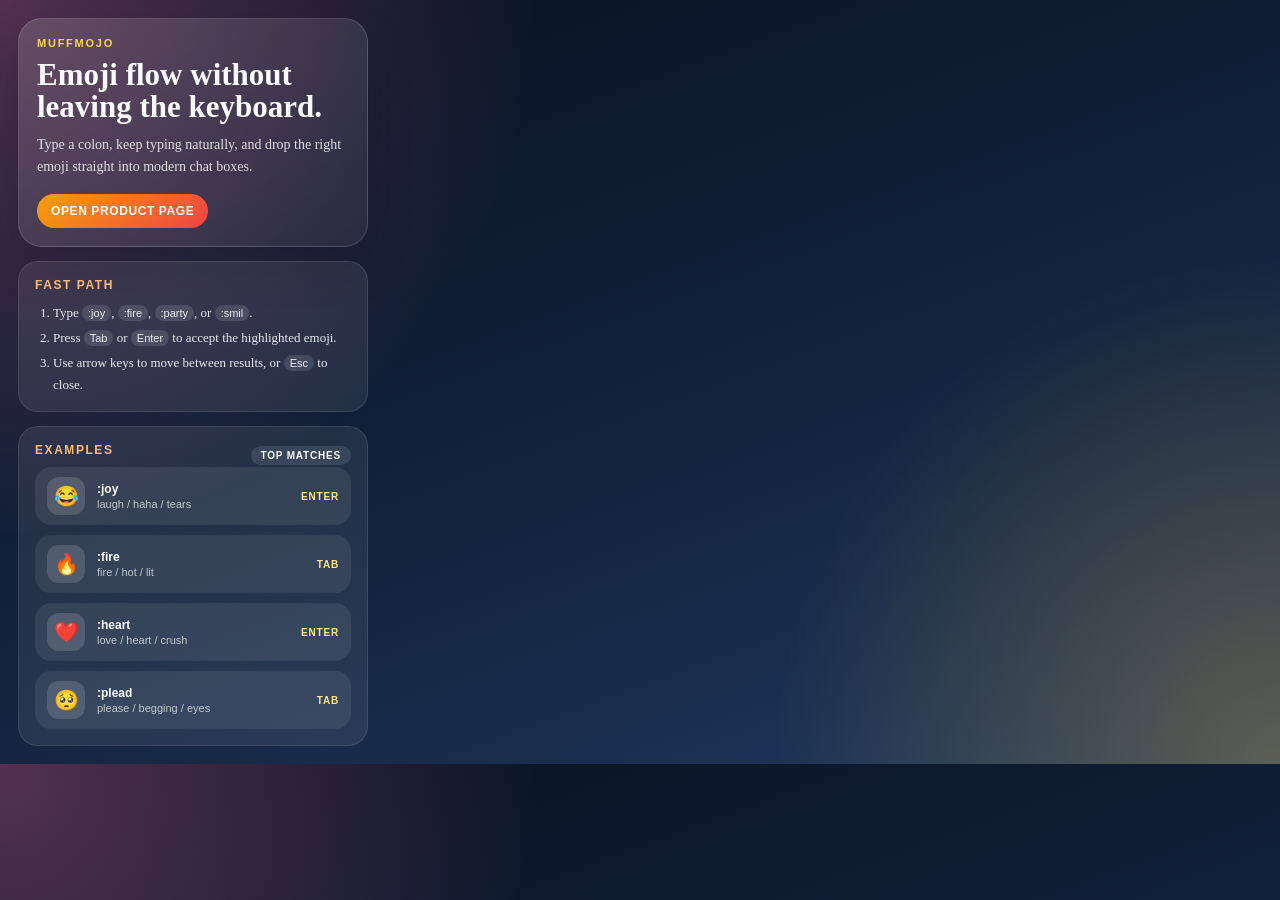
==== popup.html @ c7d86ab0 "muff mojo update" ====
<!DOCTYPE html>
<html lang="en">
  <head>
    <meta charset="UTF-8" />
    <meta name="viewport" content="width=device-width, initial-scale=1.0" />
    <title>MuffMojo</title>
    <link rel="stylesheet" href="popup.css" />
  </head>
  <body>
    <main class="popup-shell">
      <section class="hero">
        <p class="eyebrow">MuffMojo</p>
        <h1>Emoji flow without leaving the keyboard.</h1>
        <p class="lead">
          Type a colon, keep typing naturally, and drop the right emoji straight into modern chat boxes.
        </p>
        <a class="hero-link" id="site-link" href="#">Open product page</a>
      </section>

      <section class="panel">
        <p class="panel-title">Fast path</p>
        <ol class="steps">
          <li>Type <code>:joy</code>, <code>:fire</code>, <code>:party</code>, or <code>:smil</code>.</li>
          <li>Press <code>Tab</code> or <code>Enter</code> to accept the highlighted emoji.</li>
          <li>Use arrow keys to move between results, or <code>Esc</code> to close.</li>
        </ol>
      </section>

      <section class="panel">
        <div class="panel-head">
          <p class="panel-title">Examples</p>
          <span class="pill">Top matches</span>
        </div>
        <div class="examples" id="emoji-list"></div>
      </section>
    </main>
    <script src="popup.js"></script>
  </body>
</html>
---- popup.css ----
body {
  margin: 0;
  color: #f8fafc;
  background:
    radial-gradient(circle at top left, rgba(244, 114, 182, 0.32), transparent 36%),
    radial-gradient(circle at bottom right, rgba(251, 191, 36, 0.28), transparent 34%),
    linear-gradient(160deg, #07111f, #13243f 58%, #1f3a63);
  font-family: Georgia, "Times New Roman", serif;
}

.popup-shell {
  width: 350px;
  padding: 18px;
}

.hero {
  padding: 18px;
  border-radius: 24px;
  background: linear-gradient(145deg, rgba(255, 255, 255, 0.14), rgba(255, 255, 255, 0.05));
  border: 1px solid rgba(255, 255, 255, 0.14);
  box-shadow: 0 18px 40px rgba(7, 17, 31, 0.28);
}

.eyebrow,
.panel-title,
.pill,
code,
.hero-link {
  font-family: "Segoe UI", sans-serif;
}

.eyebrow {
  margin: 0 0 10px;
  font-size: 11px;
  font-weight: 800;
  letter-spacing: 0.16em;
  text-transform: uppercase;
  color: #fcd34d;
}

h1 {
  margin: 0;
  font-size: 31px;
  line-height: 1.02;
}

.lead {
  margin: 12px 0 0;
  font-size: 14px;
  line-height: 1.55;
  color: rgba(248, 250, 252, 0.86);
}

.hero-link {
  display: inline-flex;
  align-items: center;
  justify-content: center;
  margin-top: 16px;
  padding: 10px 14px;
  border-radius: 999px;
  background: linear-gradient(135deg, #f59e0b, #ef4444);
  color: #fff;
  text-decoration: none;
  font-size: 12px;
  font-weight: 700;
  letter-spacing: 0.05em;
  text-transform: uppercase;
}

.panel {
  margin-top: 14px;
  padding: 16px;
  border-radius: 20px;
  background: rgba(255, 255, 255, 0.08);
  border: 1px solid rgba(255, 255, 255, 0.1);
}

.panel-head {
  display: flex;
  align-items: center;
  justify-content: space-between;
  gap: 12px;
}

.panel-title {
  margin: 0 0 10px;
  font-size: 12px;
  font-weight: 800;
  letter-spacing: 0.13em;
  text-transform: uppercase;
  color: #fdba74;
}

.pill {
  padding: 4px 10px;
  border-radius: 999px;
  background: rgba(255, 255, 255, 0.1);
  font-size: 10px;
  font-weight: 700;
  letter-spacing: 0.08em;
  text-transform: uppercase;
}

.steps {
  margin: 0;
  padding-left: 18px;
  font-size: 13px;
  line-height: 1.65;
  color: rgba(248, 250, 252, 0.92);
}

.steps li + li {
  margin-top: 4px;
}

code {
  padding: 2px 6px;
  border-radius: 999px;
  background: rgba(255, 255, 255, 0.12);
  font-size: 11px;
}

.examples {
  display: grid;
  gap: 10px;
}

.example {
  display: grid;
  grid-template-columns: 40px 1fr auto;
  align-items: center;
  gap: 10px;
  padding: 10px 12px;
  border-radius: 16px;
  background: rgba(255, 255, 255, 0.08);
}

.example-emoji {
  display: grid;
  place-items: center;
  width: 38px;
  height: 38px;
  border-radius: 12px;
  background: rgba(255, 255, 255, 0.14);
  font-size: 20px;
}

.example-copy {
  display: flex;
  flex-direction: column;
  min-width: 0;
}

.example-label {
  font-family: "Segoe UI", sans-serif;
  font-size: 12px;
  font-weight: 700;
}

.example-subtitle {
  margin-top: 2px;
  font-family: "Segoe UI", sans-serif;
  font-size: 11px;
  color: rgba(248, 250, 252, 0.72);
  white-space: nowrap;
  overflow: hidden;
  text-overflow: ellipsis;
}

.example-key {
  font-family: "Segoe UI", sans-serif;
  font-size: 10px;
  font-weight: 700;
  letter-spacing: 0.08em;
  text-transform: uppercase;
  color: #fde68a;
}
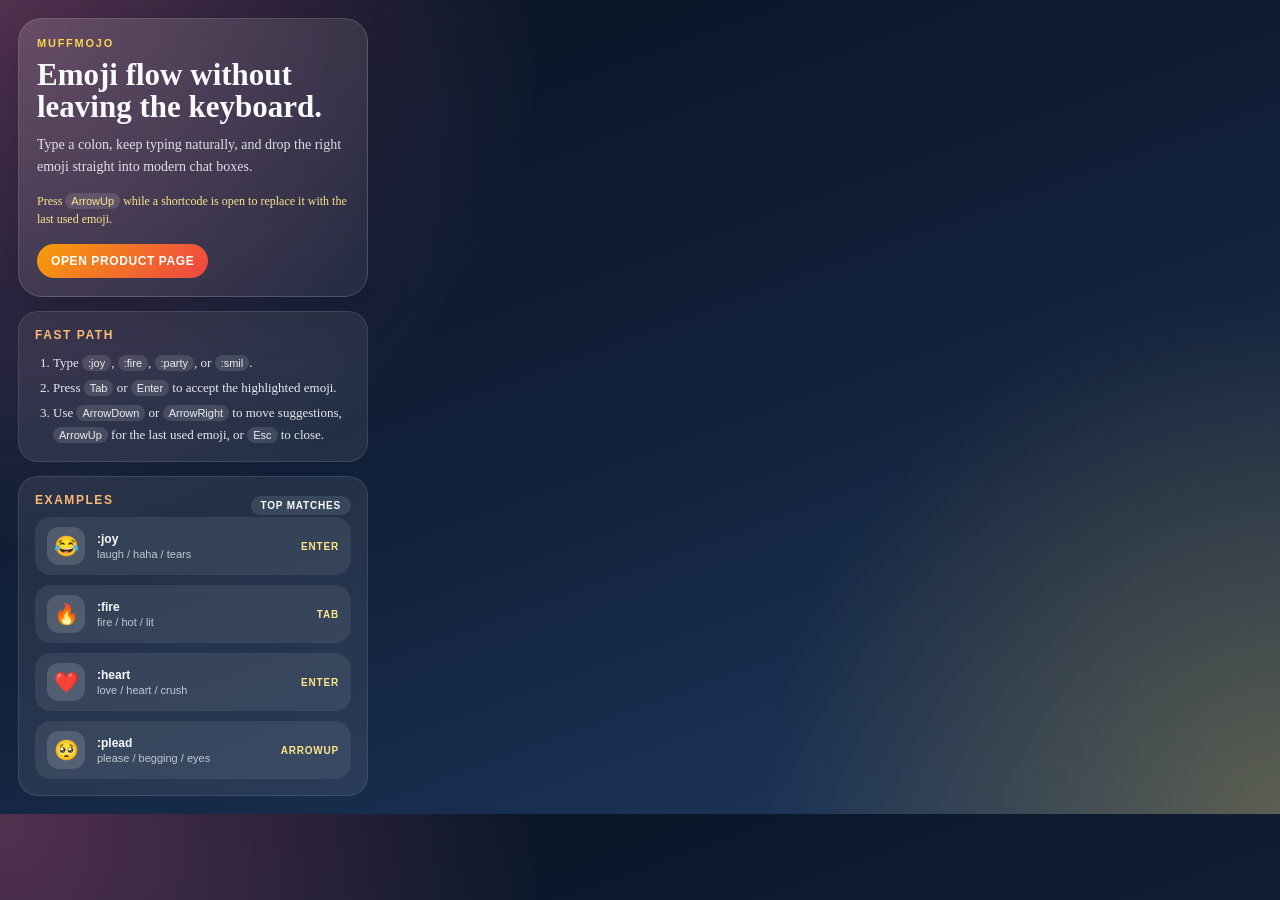
==== commit 1c44fbc3: "small update" ====
--- a/popup.html
+++ b/popup.html
@@ -14,6 +14,7 @@
         <p class="lead">
           Type a colon, keep typing naturally, and drop the right emoji straight into modern chat boxes.
         </p>
+        <p class="hero-note">Press <code>ArrowUp</code> while a shortcode is open to replace it with the last used emoji.</p>
         <a class="hero-link" id="site-link" href="#">Open product page</a>
       </section>
 
@@ -22,7 +23,7 @@
         <ol class="steps">
           <li>Type <code>:joy</code>, <code>:fire</code>, <code>:party</code>, or <code>:smil</code>.</li>
           <li>Press <code>Tab</code> or <code>Enter</code> to accept the highlighted emoji.</li>
-          <li>Use arrow keys to move between results, or <code>Esc</code> to close.</li>
+          <li>Use <code>ArrowDown</code> or <code>ArrowRight</code> to move suggestions, <code>ArrowUp</code> for the last used emoji, or <code>Esc</code> to close.</li>
         </ol>
       </section>
 
--- a/popup.css
+++ b/popup.css
@@ -49,6 +49,13 @@
   font-size: 14px;
   line-height: 1.55;
   color: rgba(248, 250, 252, 0.86);
+}
+
+.hero-note {
+  margin: 14px 0 0;
+  font-size: 12px;
+  line-height: 1.5;
+  color: #fde68a;
 }
 
 .hero-link {
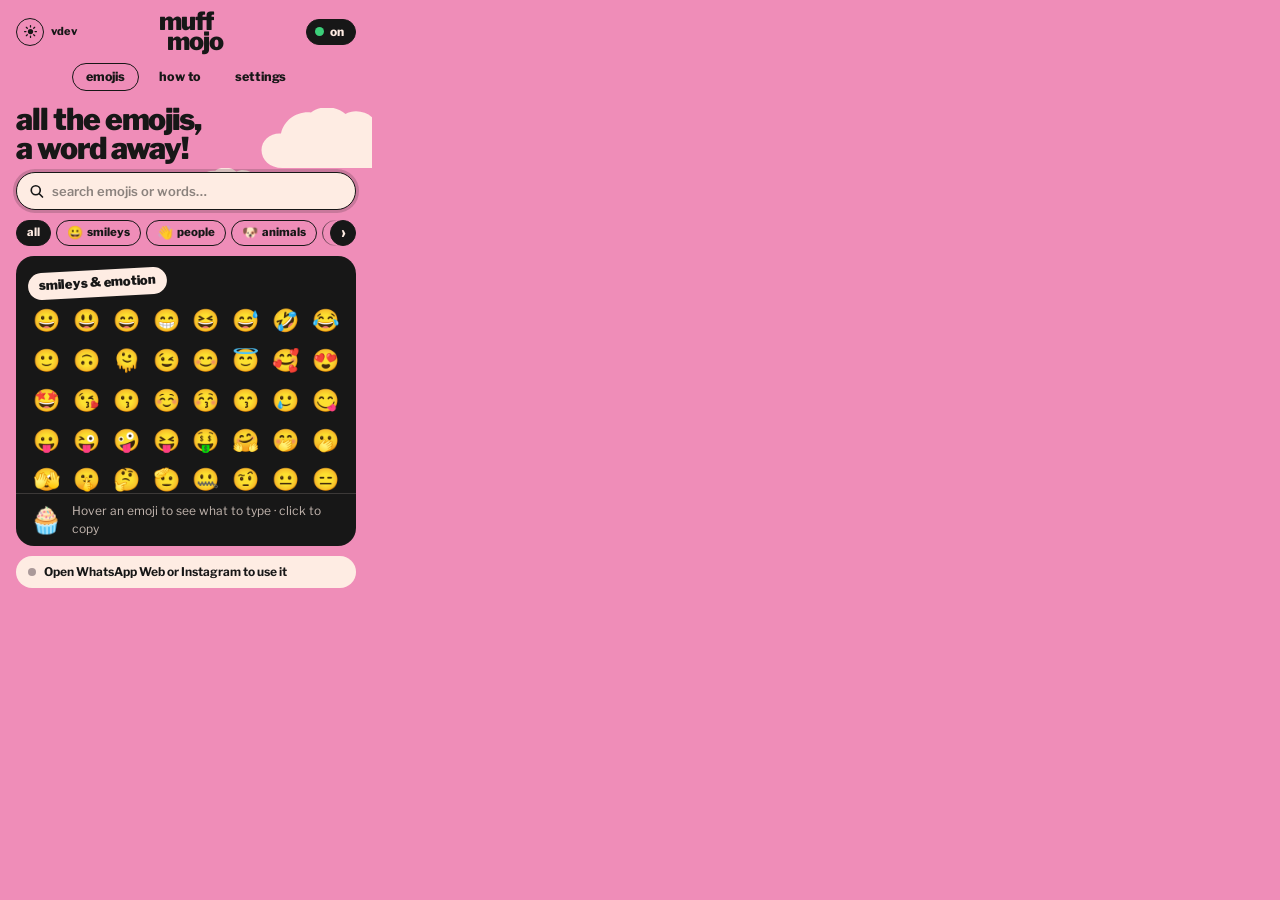
==== commit ae4ae433: "Muff-Mojo 3.0.0: rebuilt picker, new popup, full emoji set - New content script: one set of listener" ====
--- a/popup.html
+++ b/popup.html
@@ -1,40 +1,151 @@
 <!DOCTYPE html>
 <html lang="en">
-  <head>
-    <meta charset="UTF-8" />
-    <meta name="viewport" content="width=device-width, initial-scale=1.0" />
-    <title>MuffMojo</title>
-    <link rel="stylesheet" href="popup.css" />
-  </head>
-  <body>
-    <main class="popup-shell">
-      <section class="hero">
-        <p class="eyebrow">MuffMojo</p>
-        <h1>Emoji flow without leaving the keyboard.</h1>
-        <p class="lead">
-          Type a colon, keep typing naturally, and drop the right emoji straight into modern chat boxes.
-        </p>
-        <p class="hero-note">Press <code>ArrowUp</code> while a shortcode is open to replace it with the last used emoji.</p>
-        <a class="hero-link" id="site-link" href="#">Open product page</a>
-      </section>
+<head>
+  <meta charset="UTF-8" />
+  <title>Muff-Mojo</title>
+  <link rel="preconnect" href="https://fonts.googleapis.com" />
+  <link rel="preconnect" href="https://fonts.gstatic.com" crossorigin />
+  <link href="https://fonts.googleapis.com/css2?family=Libre+Franklin:ital,wght@0,400;0,600;0,800;0,900;1,800&display=swap" rel="stylesheet" />
+  <link rel="stylesheet" href="popup.css" />
+</head>
+<body data-tab="emojis">
+  <script src="theme-boot.js"></script>
+  <main class="app">
+    <!-- decorative clouds -->
+    <svg class="cloud cloud-a" viewBox="0 0 200 90" aria-hidden="true"><path d="M30 80c-17 0-28-11-28-24s12-23 26-22c4-17 20-30 40-28 12-10 34-9 46 2 14-8 36-2 42 14 20 0 38 13 38 31s-14 27-32 27z"/></svg>
+    <svg class="cloud cloud-b" viewBox="0 0 200 90" aria-hidden="true"><path d="M30 80c-17 0-28-11-28-24s12-23 26-22c4-17 20-30 40-28 12-10 34-9 46 2 14-8 36-2 42 14 20 0 38 13 38 31s-14 27-32 27z"/></svg>
 
-      <section class="panel">
-        <p class="panel-title">Fast path</p>
-        <ol class="steps">
-          <li>Type <code>:joy</code>, <code>:fire</code>, <code>:party</code>, or <code>:smil</code>.</li>
-          <li>Press <code>Tab</code> or <code>Enter</code> to accept the highlighted emoji.</li>
-          <li>Use <code>ArrowDown</code> or <code>ArrowRight</code> to move suggestions, <code>ArrowUp</code> for the last used emoji, or <code>Esc</code> to close.</li>
-        </ol>
-      </section>
+    <header class="top">
+      <div class="top-left">
+        <button type="button" class="theme-btn" id="theme-btn" aria-label="Switch to dark mode" title="Switch to dark mode">
+          <svg class="i-moon" viewBox="0 0 24 24" aria-hidden="true"><path d="M20 14.5A8 8 0 0 1 9.5 4a8 8 0 1 0 10.5 10.5z"/></svg>
+          <svg class="i-sun" viewBox="0 0 24 24" aria-hidden="true"><circle cx="12" cy="12" r="4.2"/><path d="M12 2.5v2.2M12 19.3v2.2M2.5 12h2.2M19.3 12h2.2M5.3 5.3l1.6 1.6M17.1 17.1l1.6 1.6M5.3 18.7l1.6-1.6M17.1 6.9l1.6-1.6"/></svg>
+        </button>
+        <span class="ver">v<span id="version"></span></span>
+      </div>
+      <h1 class="wordmark" aria-label="Muff-Mojo"><span>muff</span><span>mojo</span></h1>
+      <label class="power" title="Turn Muff-Mojo on or off">
+        <input type="checkbox" id="enabled" checked />
+        <span class="power-pill" aria-hidden="true"><span class="power-dot"></span><span class="power-on">on</span><span class="power-off">off</span></span>
+        <span class="sr">Enable Muff-Mojo</span>
+      </label>
+    </header>
 
-      <section class="panel">
-        <div class="panel-head">
-          <p class="panel-title">Examples</p>
-          <span class="pill">Top matches</span>
+    <nav class="tabs" role="tablist">
+      <button role="tab" id="tab-emojis" aria-controls="panel-emojis" aria-selected="true">emojis</button>
+      <button role="tab" id="tab-howto" aria-controls="panel-howto" aria-selected="false">how to</button>
+      <button role="tab" id="tab-settings" aria-controls="panel-settings" aria-selected="false">settings</button>
+    </nav>
+
+    <!-- Emoji dictionary -->
+    <section class="panel" id="panel-emojis" role="tabpanel" aria-labelledby="tab-emojis">
+      <h2 class="title">all the emojis,<br />a word away!</h2>
+      <div class="search">
+        <svg viewBox="0 0 20 20" aria-hidden="true"><circle cx="9" cy="9" r="6"/><path d="m14 14 4 4"/></svg>
+        <input id="q" type="search" placeholder="search emojis or words…" autocomplete="off" spellcheck="false" />
+      </div>
+      <div class="chips-wrap" id="chips-wrap">
+        <button type="button" class="chips-nav prev" id="chips-prev" aria-label="Previous categories" tabindex="-1">‹</button>
+        <div class="chips" id="chips" role="toolbar" aria-label="Categories"></div>
+        <button type="button" class="chips-nav next" id="chips-next" aria-label="More categories" tabindex="-1">›</button>
+      </div>
+      <div class="card">
+        <div class="grid-wrap" id="grid-wrap">
+          <div id="grid"></div>
+          <p class="empty" id="empty" hidden>no emoji for “<span id="empty-q"></span>” yet.</p>
         </div>
-        <div class="examples" id="emoji-list"></div>
-      </section>
-    </main>
-    <script src="popup.js"></script>
-  </body>
+        <footer class="detail" id="detail" aria-live="polite">
+          <span class="detail-emoji" id="detail-emoji">🧁</span>
+          <span class="detail-text" id="detail-text">Hover an emoji to see what to type · click to copy</span>
+        </footer>
+      </div>
+    </section>
+
+    <!-- How to -->
+    <section class="panel" id="panel-howto" role="tabpanel" aria-labelledby="tab-howto" hidden>
+      <h2 class="title">type a word,<br />get the emoji!</h2>
+      <div class="demo" aria-hidden="true">
+        <div class="demo-pop"><span class="on">😍</span><span>❤️</span><span>💑</span></div>
+        <div class="demo-input">see you soon <b>love</b><i class="caret"></i></div>
+      </div>
+      <ol class="steps">
+        <li>
+          <span class="tag">1 · type</span>
+          <p>In a chat box, type a word like <code>happy</code> or <code>love</code>. Emojis pop up above it, and they start showing after the first few letters (<code>hap…</code>).</p>
+        </li>
+        <li>
+          <span class="tag">2 · pick</span>
+          <p><kbd>↑</kbd> moves to the next emoji, <kbd>↓</kbd> back. Press <kbd>Tab</kbd> to insert, or just click it.</p>
+        </li>
+        <li>
+          <span class="tag">3 · search</span>
+          <p>Type <code>:</code> and a few letters (<code>:lau</code>) to search everything. <kbd>Enter</kbd> works here too.</p>
+        </li>
+      </ol>
+      <p class="hint"><kbd>Esc</kbd> hides the picker for that word. <kbd>Enter</kbd> still sends your message as usual.</p>
+    </section>
+
+    <!-- Settings -->
+    <section class="panel" id="panel-settings" role="tabpanel" aria-labelledby="tab-settings" hidden>
+      <h2 class="title">make it<br />yours.</h2>
+      <h3 class="group">sites</h3>
+      <label class="row">
+        <span class="row-text"><b>WhatsApp Web</b><small>web.whatsapp.com</small></span>
+        <input type="checkbox" class="toggle" data-site="whatsapp" checked />
+      </label>
+      <label class="row">
+        <span class="row-text"><b>Instagram</b><small>Direct messages and comments</small></span>
+        <input type="checkbox" class="toggle" data-site="instagram" checked />
+      </label>
+
+      <h3 class="group">appearance</h3>
+      <div class="row seg-row">
+        <span class="row-text"><b>Theme</b><small>For this popup and the in-chat picker.</small></span>
+        <div class="seg" role="radiogroup" aria-label="Theme">
+          <button type="button" role="radio" data-theme="auto" aria-checked="true">auto</button>
+          <button type="button" role="radio" data-theme="light" aria-checked="false">light</button>
+          <button type="button" role="radio" data-theme="dark" aria-checked="false">dark</button>
+        </div>
+      </div>
+      <div class="row seg-row tone-row">
+        <span class="row-text"><b>Skin tone</b><small>For hands and people emojis.</small></span>
+        <div class="seg tones" role="radiogroup" aria-label="Skin tone">
+          <button type="button" role="radio" data-tone="0" aria-checked="true" aria-label="Default">✋</button>
+          <button type="button" role="radio" data-tone="1" aria-checked="false" aria-label="Light">✋🏻</button>
+          <button type="button" role="radio" data-tone="2" aria-checked="false" aria-label="Medium-light">✋🏼</button>
+          <button type="button" role="radio" data-tone="3" aria-checked="false" aria-label="Medium">✋🏽</button>
+          <button type="button" role="radio" data-tone="4" aria-checked="false" aria-label="Medium-dark">✋🏾</button>
+          <button type="button" role="radio" data-tone="5" aria-checked="false" aria-label="Dark">✋🏿</button>
+        </div>
+      </div>
+
+      <h3 class="group">behaviour</h3>
+      <label class="row">
+        <span class="row-text"><b>Suggest while typing</b><small>Show emojis for plain words. Off = only <code>:search</code>.</small></span>
+        <input type="checkbox" class="toggle" data-key="autoSuggest" checked />
+      </label>
+      <label class="row">
+        <span class="row-text"><b>Add a space after emoji</b><small>So you can keep typing straight away.</small></span>
+        <input type="checkbox" class="toggle" data-key="addSpace" checked />
+      </label>
+
+      <div class="stats" id="stats"></div>
+      <div class="links">
+        <a class="pill" href="https://github.com/owaismohammad/MuffMojo" target="_blank" rel="noopener">github</a>
+        <a class="pill" href="https://github.com/owaismohammad/MuffMojo/issues" target="_blank" rel="noopener">report a bug</a>
+      </div>
+    </section>
+
+    <div class="status" id="status" data-state="idle">
+      <span class="dot" aria-hidden="true"></span>
+      <span id="status-text">Works on WhatsApp Web and Instagram</span>
+    </div>
+
+    <div class="toast" id="toast" role="status" aria-live="polite"></div>
+  </main>
+
+  <script src="emoji-data.js"></script>
+  <script src="emojis.js"></script>
+  <script src="popup.js"></script>
+</body>
 </html>
--- a/popup.css
+++ b/popup.css
@@ -1,184 +1,331 @@
+/* Muff-Mojo popup — flat colour blocks, ink outlines, cream accents, chunky lowercase type. */
+:root {
+  --ink: #171717;
+  --cream: #feece3;
+  --pink: #ef8db8;
+  --orange: #ff7a1a;
+  --violet: #7b7cff;
+  --green: #3ccf7a;
+  --bg: var(--pink);
+  --fg: var(--ink);
+  --line: var(--ink);
+  --display: "Libre Franklin", "Helvetica Neue", Arial, sans-serif;
+  --emoji-font: "Apple Color Emoji", "Segoe UI Emoji", "Noto Color Emoji", sans-serif;
+  color-scheme: light;
+}
+body[data-tab="howto"] { --bg: var(--orange); }
+body[data-tab="settings"] { --bg: var(--ink); --fg: var(--cream); --line: var(--cream); }
+
+* { box-sizing: border-box; }
+html, body { margin: 0; }
 body {
-  margin: 0;
-  color: #f8fafc;
-  background:
-    radial-gradient(circle at top left, rgba(244, 114, 182, 0.32), transparent 36%),
-    radial-gradient(circle at bottom right, rgba(251, 191, 36, 0.28), transparent 34%),
-    linear-gradient(160deg, #07111f, #13243f 58%, #1f3a63);
-  font-family: Georgia, "Times New Roman", serif;
-}
-
-.popup-shell {
-  width: 350px;
-  padding: 18px;
-}
-
-.hero {
-  padding: 18px;
-  border-radius: 24px;
-  background: linear-gradient(145deg, rgba(255, 255, 255, 0.14), rgba(255, 255, 255, 0.05));
-  border: 1px solid rgba(255, 255, 255, 0.14);
-  box-shadow: 0 18px 40px rgba(7, 17, 31, 0.28);
-}
-
-.eyebrow,
-.panel-title,
-.pill,
-code,
-.hero-link {
-  font-family: "Segoe UI", sans-serif;
-}
-
-.eyebrow {
-  margin: 0 0 10px;
-  font-size: 11px;
-  font-weight: 800;
-  letter-spacing: 0.16em;
-  text-transform: uppercase;
-  color: #fcd34d;
-}
-
-h1 {
-  margin: 0;
-  font-size: 31px;
-  line-height: 1.02;
-}
-
-.lead {
-  margin: 12px 0 0;
-  font-size: 14px;
-  line-height: 1.55;
-  color: rgba(248, 250, 252, 0.86);
-}
-
-.hero-note {
-  margin: 14px 0 0;
-  font-size: 12px;
-  line-height: 1.5;
-  color: #fde68a;
-}
-
-.hero-link {
-  display: inline-flex;
-  align-items: center;
-  justify-content: center;
-  margin-top: 16px;
-  padding: 10px 14px;
-  border-radius: 999px;
-  background: linear-gradient(135deg, #f59e0b, #ef4444);
-  color: #fff;
-  text-decoration: none;
-  font-size: 12px;
-  font-weight: 700;
-  letter-spacing: 0.05em;
-  text-transform: uppercase;
-}
-
-.panel {
-  margin-top: 14px;
-  padding: 16px;
-  border-radius: 20px;
-  background: rgba(255, 255, 255, 0.08);
-  border: 1px solid rgba(255, 255, 255, 0.1);
-}
-
-.panel-head {
-  display: flex;
-  align-items: center;
-  justify-content: space-between;
-  gap: 12px;
-}
-
-.panel-title {
-  margin: 0 0 10px;
-  font-size: 12px;
-  font-weight: 800;
-  letter-spacing: 0.13em;
-  text-transform: uppercase;
-  color: #fdba74;
-}
-
+  width: 372px;
+  background: var(--bg);
+  color: var(--fg);
+  font: 13px/1.5 var(--display);
+  -webkit-font-smoothing: antialiased;
+  transition: background-color .35s ease, color .35s ease;
+}
+.sr { position: absolute; width: 1px; height: 1px; overflow: hidden; clip: rect(0 0 0 0); }
+button { font: inherit; color: inherit; }
+:focus-visible { outline: 2px solid var(--fg); outline-offset: 2px; }
+
+.app { position: relative; display: flex; flex-direction: column; height: 600px; overflow: hidden; }
+
+/* clouds */
+.cloud { position: absolute; fill: var(--cream); pointer-events: none; transition: opacity .35s ease, transform .6s cubic-bezier(.3, 1.4, .5, 1); }
+.cloud-a { width: 150px; top: 108px; right: -38px; }
+.cloud-b { width: 92px; top: 168px; right: 96px; opacity: .9; }
+body[data-tab="howto"] .cloud-a { transform: translateX(-24px) translateY(-6px); }
+body[data-tab="howto"] .cloud-b { transform: translateX(30px); }
+body[data-tab="settings"] .cloud { opacity: .1; }
+
+/* header */
+.top {
+  position: relative; z-index: 2;
+  display: grid; grid-template-columns: 1fr auto 1fr; align-items: center;
+  padding: 12px 16px 6px;
+}
+.top-left { display: flex; align-items: center; gap: 7px; }
+.ver { font-weight: 800; font-size: 11px; letter-spacing: .02em; }
+
+/* light / dark toggle */
+.theme-btn {
+  width: 28px; height: 28px; padding: 0; display: grid; place-items: center; cursor: pointer;
+  border: 1.5px solid var(--line); border-radius: 50%; background: transparent;
+  transition: background .15s ease, transform .25s cubic-bezier(.3, 1.6, .5, 1);
+}
+.theme-btn:hover { background: rgba(254, 236, 227, .35); transform: rotate(-14deg); }
+.theme-btn svg { grid-area: 1 / 1; width: 15px; height: 15px; transition: opacity .2s ease, transform .3s ease; }
+/* the icon shows the current mode: sun in light, moon in dark */
+.i-moon { fill: var(--fg); opacity: 0; transform: rotate(90deg) scale(.6); }
+.i-sun { fill: none; stroke: var(--fg); stroke-width: 2; stroke-linecap: round; }
+.i-sun circle { fill: var(--fg); stroke: none; }
+body.dark .i-moon { opacity: 1; transform: none; }
+body.dark .i-sun { opacity: 0; transform: rotate(-90deg) scale(.6); }
+.wordmark {
+  margin: 0; display: flex; flex-direction: column; align-items: center;
+  font-weight: 900; font-size: 25px; line-height: .78; letter-spacing: -.04em;
+}
+.wordmark span:last-child { margin-left: 18px; }
+
+/* on/off pill */
+.power { justify-self: end; position: relative; cursor: pointer; }
+.power input { position: absolute; inset: 0; opacity: 0; margin: 0; cursor: pointer; }
+.power-pill {
+  display: flex; align-items: center; gap: 6px; height: 26px; padding: 0 11px 0 8px;
+  border: 1.5px solid var(--line); border-radius: 99px; font-weight: 800; font-size: 12px;
+  transition: background .15s ease, color .15s ease;
+}
+.power-dot { width: 9px; height: 9px; border-radius: 50%; background: var(--fg); opacity: .35; }
+.power-on { display: none; }
+.power input:checked + .power-pill { background: var(--ink); color: var(--cream); border-color: var(--ink); }
+body[data-tab="settings"] .power input:checked + .power-pill { background: var(--cream); color: var(--ink); border-color: var(--cream); }
+.power input:checked + .power-pill .power-dot { background: var(--green); opacity: 1; }
+.power input:checked + .power-pill .power-on { display: inline; }
+.power input:checked + .power-pill .power-off { display: none; }
+.power input:focus-visible + .power-pill { outline: 2px solid var(--fg); outline-offset: 2px; }
+
+/* tabs */
+.tabs { position: relative; z-index: 2; display: flex; justify-content: center; gap: 6px; padding: 6px 16px 4px; }
+.tabs button {
+  border: 1.5px solid transparent; background: none; cursor: pointer;
+  height: 28px; padding: 0 13px; border-radius: 99px;
+  font-weight: 800; font-size: 12.5px; letter-spacing: -.01em;
+  transition: border-color .15s ease, background .15s ease;
+}
+.tabs button:hover { border-color: var(--line); }
+.tabs button[aria-selected="true"] { border-color: var(--line); }
+
+/* panels */
+.panel { position: relative; z-index: 1; flex: 1; min-height: 0; display: flex; flex-direction: column; padding: 8px 16px 10px; overflow: auto; scrollbar-width: none; }
+.panel[hidden] { display: none; }
+.panel:not([hidden]) { animation: rise .35s cubic-bezier(.2, .9, .3, 1.2); }
+@keyframes rise { from { opacity: 0; transform: translateY(10px); } }
+#panel-emojis { overflow: hidden; }
+
+.title {
+  margin: 2px 0 10px; font-weight: 900; font-size: 30px; line-height: .95;
+  letter-spacing: -.035em; text-transform: lowercase;
+}
+
+/* search */
+.search { position: relative; flex: none; }
+.search svg {
+  position: absolute; left: 13px; top: 50%; width: 15px; height: 15px; transform: translateY(-50%);
+  fill: none; stroke: var(--ink); stroke-width: 2.2; stroke-linecap: round;
+}
+.search input {
+  width: 100%; height: 38px; padding: 0 14px 0 35px;
+  border: 1.5px solid var(--ink); border-radius: 99px;
+  background: var(--cream); color: var(--ink); font: 600 13px var(--display);
+}
+.search input::placeholder { color: rgba(23, 23, 23, .5); }
+.search input:focus { outline: none; box-shadow: 0 0 0 3px rgba(23, 23, 23, .18); }
+
+/* category chips */
+.chips-wrap { position: relative; flex: none; margin: 10px 0; }
+.chips { display: flex; gap: 5px; overflow-x: auto; scrollbar-width: none; scroll-behavior: smooth; }
+.chips::-webkit-scrollbar { display: none; }
+/* ‹ › buttons at the edges, shown only when there's more to scroll that way */
+.chips-nav {
+  position: absolute; top: 0; z-index: 2; width: 26px; height: 26px; padding: 0 0 2px;
+  display: grid; place-items: center; cursor: pointer;
+  border: 1.5px solid var(--ink); border-radius: 50%;
+  background: var(--ink); color: var(--cream); font: 900 17px/1 var(--display);
+  opacity: 0; pointer-events: none; transition: opacity .15s ease, transform .15s ease;
+}
+.chips-nav.prev { left: 0; }
+.chips-nav.next { right: 0; }
+.chips-nav:hover { transform: scale(1.1); }
+.chips-wrap.can-prev .prev, .chips-wrap.can-next .next { opacity: 1; pointer-events: auto; }
+/* soft fade under the buttons so cut-off chips read as "more this way" */
+.chips-wrap::before, .chips-wrap::after {
+  content: ""; position: absolute; top: 0; bottom: 0; width: 40px; z-index: 1;
+  pointer-events: none; opacity: 0; transition: opacity .15s ease;
+}
+.chips-wrap::before { left: 0; background: linear-gradient(90deg, var(--bg) 45%, transparent); }
+.chips-wrap::after { right: 0; background: linear-gradient(270deg, var(--bg) 45%, transparent); }
+.chips-wrap.can-prev::before, .chips-wrap.can-next::after { opacity: 1; }
+body.dark .chips-nav { background: var(--cream); color: var(--ink); border-color: var(--cream); }
+.chips button {
+  flex: none; cursor: pointer; height: 26px; padding: 0 10px; border-radius: 99px;
+  border: 1.5px solid var(--ink); background: transparent;
+  font-weight: 800; font-size: 11.5px; display: flex; align-items: center; gap: 4px;
+  text-transform: lowercase;
+}
+.chips button span { font-family: var(--emoji-font); font-size: 13px; }
+.chips button:hover { background: rgba(254, 236, 227, .45); }
+.chips button[aria-pressed="true"] { background: var(--ink); color: var(--cream); }
+
+/* black card with the grid */
+.card {
+  flex: 1; min-height: 0; display: flex; flex-direction: column;
+  background: var(--ink); color: var(--cream); border-radius: 18px; overflow: hidden;
+}
+.grid-wrap { flex: 1; min-height: 0; overflow-y: auto; overflow-x: hidden; padding: 4px 12px 10px; scrollbar-width: thin; scrollbar-color: #444 transparent; }
+.group-title {
+  position: sticky; top: 0; z-index: 1; display: flex; margin: 0; padding: 10px 0 6px;
+  background: var(--ink);
+}
+.group-title span {
+  display: inline-block; padding: 3px 11px 4px; border-radius: 99px;
+  background: var(--cream); color: var(--ink); transform: rotate(-3deg);
+  font-weight: 900; font-size: 13px; letter-spacing: -.02em; text-transform: lowercase;
+}
+.group-title:nth-of-type(2n) span { transform: rotate(2deg); }
+.grid { display: grid; grid-template-columns: repeat(8, minmax(0, 1fr)); gap: 2px; }
+.grid button {
+  aspect-ratio: 1; border: 0; padding: 0; background: none; cursor: pointer; border-radius: 10px;
+  font-family: var(--emoji-font); font-size: 22px; line-height: 1;
+  transition: transform .12s cubic-bezier(.3, 1.6, .5, 1), background .1s ease;
+}
+.grid button:hover, .grid button:focus-visible { background: rgba(254, 236, 227, .14); transform: scale(1.2) rotate(-6deg); }
+.grid button:active { transform: scale(.9); }
+.empty { text-align: center; color: rgba(254, 236, 227, .7); padding: 34px 0; margin: 0; font-weight: 600; }
+
+.detail {
+  display: flex; align-items: center; gap: 10px; flex: none; min-height: 50px;
+  padding: 8px 14px; border-top: 1px solid rgba(254, 236, 227, .16);
+}
+.detail-emoji { font-family: var(--emoji-font); font-size: 26px; line-height: 1; }
+.detail-text { font-size: 12px; color: rgba(254, 236, 227, .75); min-width: 0; }
+.detail-text code { background: rgba(254, 236, 227, .14); color: var(--cream); margin-right: 2px; }
+
+code {
+  font: 700 11.5px ui-monospace, "Cascadia Code", Consolas, monospace;
+  background: var(--cream); color: var(--ink); padding: 1px 6px; border-radius: 99px;
+}
+kbd {
+  display: inline-block; font: 800 10.5px/1 var(--display);
+  padding: 3px 7px; border-radius: 99px; background: var(--cream); color: var(--ink);
+  border: 1.5px solid var(--ink);
+}
+
+/* how to */
+.demo {
+  position: relative; margin: 0 0 12px; padding: 14px 14px 12px;
+  border-radius: 18px; background: var(--ink);
+  display: flex; flex-direction: column; align-items: flex-start; gap: 8px;
+  transform: rotate(-1.2deg);
+}
+.demo-pop {
+  display: flex; gap: 2px; padding: 4px; margin-left: 84px; border-radius: 14px;
+  background: var(--cream); border: 1.5px solid var(--ink);
+  font-family: var(--emoji-font); font-size: 18px;
+  animation: bob 2.4s ease-in-out infinite;
+}
+@keyframes bob { 50% { transform: translateY(-3px); } }
+.demo-pop span { width: 30px; height: 30px; display: grid; place-items: center; border-radius: 9px; }
+.demo-pop .on { background: var(--pink); }
+.demo-input {
+  width: 100%; padding: 8px 14px; border-radius: 99px; background: var(--cream); color: var(--ink); font-weight: 600;
+}
+.demo-input b { color: var(--orange); font-weight: 900; }
+.caret { display: inline-block; width: 2px; height: 14px; margin-left: 1px; vertical-align: -2px; background: var(--ink); animation: blink 1s steps(1) infinite; }
+@keyframes blink { 50% { opacity: 0; } }
+
+.steps { list-style: none; margin: 0; padding: 0; display: grid; gap: 8px; }
+.steps li { display: grid; gap: 4px; }
+.tag {
+  justify-self: start; padding: 2px 11px 3px; border-radius: 99px;
+  background: var(--ink); color: var(--cream);
+  font-weight: 900; font-size: 13px; letter-spacing: -.02em; transform: rotate(-2deg);
+}
+.steps li:nth-child(2) .tag { transform: rotate(1.5deg); }
+.steps p { margin: 0; font-weight: 500; }
+.hint { margin: 12px 0 0; font-size: 12px; font-weight: 600; opacity: .8; }
+
+/* settings */
+.group { margin: 6px 0 6px; font-weight: 900; font-size: 15px; letter-spacing: -.02em; }
+.group ~ .group { margin-top: 14px; }
+.row {
+  display: flex; align-items: center; gap: 10px; padding: 8px 14px; cursor: pointer;
+  border: 1.5px solid rgba(254, 236, 227, .35); border-radius: 16px;
+  transition: border-color .15s ease;
+}
+.row:hover { border-color: var(--cream); }
+.row + .row { margin-top: 6px; }
+.row-text { flex: 1; min-width: 0; display: flex; flex-direction: column; }
+.row-text b { font-weight: 800; }
+.row-text small { opacity: .7; font-size: 11.5px; }
+.toggle {
+  appearance: none; flex: none; margin: 0; cursor: pointer;
+  width: 38px; height: 22px; border-radius: 99px; position: relative;
+  border: 1.5px solid var(--cream); background: transparent; transition: background .15s ease;
+}
+.toggle::after {
+  content: ""; position: absolute; top: 2px; left: 2px; width: 15px; height: 15px; border-radius: 50%;
+  background: var(--cream); transition: transform .2s cubic-bezier(.3, 1.6, .5, 1), background .15s ease;
+}
+.toggle:checked { background: var(--pink); border-color: var(--pink); }
+.toggle:checked::after { transform: translateX(16px); background: var(--ink); }
+.seg-row { cursor: default; }
+.seg { display: flex; flex: none; padding: 2px; border: 1.5px solid rgba(254, 236, 227, .35); border-radius: 99px; }
+.seg button {
+  border: 0; background: none; cursor: pointer; height: 22px; padding: 0 9px; border-radius: 99px;
+  font-weight: 800; font-size: 11.5px; color: var(--cream); opacity: .7;
+}
+.seg button:hover { opacity: 1; }
+.seg button[aria-checked="true"] { background: var(--pink); color: var(--ink); opacity: 1; }
+.seg-row + .seg-row { margin-top: 6px; }
+.tones button { padding: 0 4px; font-family: var(--emoji-font); font-size: 15px; opacity: .55; }
+.tone-row .row-text { flex-basis: 90px; }
+.stats { margin-top: 14px; font-size: 12.5px; font-weight: 600; }
+.stats:empty { display: none; }
+.stats b { color: var(--pink); font-weight: 900; }
+.links { display: flex; gap: 6px; margin-top: auto; padding-top: 14px; }
 .pill {
-  padding: 4px 10px;
-  border-radius: 999px;
-  background: rgba(255, 255, 255, 0.1);
-  font-size: 10px;
-  font-weight: 700;
-  letter-spacing: 0.08em;
-  text-transform: uppercase;
-}
-
-.steps {
-  margin: 0;
-  padding-left: 18px;
-  font-size: 13px;
-  line-height: 1.65;
-  color: rgba(248, 250, 252, 0.92);
-}
-
-.steps li + li {
-  margin-top: 4px;
-}
-
-code {
-  padding: 2px 6px;
-  border-radius: 999px;
-  background: rgba(255, 255, 255, 0.12);
-  font-size: 11px;
-}
-
-.examples {
-  display: grid;
-  gap: 10px;
-}
-
-.example {
-  display: grid;
-  grid-template-columns: 40px 1fr auto;
-  align-items: center;
-  gap: 10px;
-  padding: 10px 12px;
-  border-radius: 16px;
-  background: rgba(255, 255, 255, 0.08);
-}
-
-.example-emoji {
-  display: grid;
-  place-items: center;
-  width: 38px;
-  height: 38px;
-  border-radius: 12px;
-  background: rgba(255, 255, 255, 0.14);
-  font-size: 20px;
-}
-
-.example-copy {
-  display: flex;
-  flex-direction: column;
-  min-width: 0;
-}
-
-.example-label {
-  font-family: "Segoe UI", sans-serif;
-  font-size: 12px;
-  font-weight: 700;
-}
-
-.example-subtitle {
-  margin-top: 2px;
-  font-family: "Segoe UI", sans-serif;
-  font-size: 11px;
-  color: rgba(248, 250, 252, 0.72);
-  white-space: nowrap;
-  overflow: hidden;
-  text-overflow: ellipsis;
-}
-
-.example-key {
-  font-family: "Segoe UI", sans-serif;
-  font-size: 10px;
-  font-weight: 700;
-  letter-spacing: 0.08em;
-  text-transform: uppercase;
-  color: #fde68a;
-}
+  display: inline-flex; align-items: center; height: 26px; padding: 0 12px; border-radius: 99px;
+  border: 1.5px solid var(--line); color: inherit; text-decoration: none; font-weight: 800; font-size: 12px;
+}
+.pill:hover { background: var(--cream); color: var(--ink); }
+
+/* status bar */
+.status {
+  position: relative; z-index: 2; flex: none;
+  display: flex; align-items: center; gap: 8px; margin: 0 16px 12px; padding: 7px 12px;
+  border-radius: 99px; background: var(--cream); color: var(--ink);
+  font-size: 12px; font-weight: 700;
+}
+.status .dot { width: 8px; height: 8px; border-radius: 50%; background: #a99; flex: none; }
+.status[data-state="on"] .dot { background: var(--green); box-shadow: 0 0 0 3px rgba(60, 207, 122, .25); }
+.status[data-state="paused"] .dot { background: var(--orange); }
+
+/* paused */
+body.paused .panel:not(#panel-settings) { opacity: .55; filter: saturate(.6); }
+
+/* toast */
+.toast {
+  position: absolute; left: 50%; bottom: 60px; z-index: 5; transform: translate(-50%, 8px) rotate(-2deg);
+  padding: 7px 14px; border-radius: 99px; background: var(--cream); color: var(--ink);
+  border: 1.5px solid var(--ink); font-size: 12.5px; font-weight: 900; white-space: nowrap;
+  opacity: 0; pointer-events: none; transition: opacity .15s ease, transform .2s cubic-bezier(.3, 1.6, .5, 1);
+}
+.toast.show { opacity: 1; transform: translate(-50%, 0) rotate(-2deg); }
+
+/* ── dark theme: ink backgrounds, each tab keeps its colour as the accent ── */
+body.dark { --bg: #121212; --fg: var(--cream); --line: var(--cream); --raised: #232323; color-scheme: dark; }
+body.dark[data-tab="howto"] { --bg: #1a130e; }
+body.dark[data-tab="settings"] { --bg: #121212; }
+body.dark .cloud { opacity: .07; }
+body.dark .title { color: var(--pink); }
+body.dark[data-tab="howto"] .title { color: var(--orange); }
+body.dark[data-tab="settings"] .title { color: var(--violet); }
+body.dark .power input:checked + .power-pill { background: var(--cream); color: var(--ink); border-color: var(--cream); }
+body.dark .theme-btn:hover { background: rgba(254, 236, 227, .12); }
+body.dark .chips button { border-color: rgba(254, 236, 227, .45); }
+body.dark .chips button:hover { background: rgba(254, 236, 227, .1); }
+body.dark .chips button[aria-pressed="true"] { background: var(--pink); color: var(--ink); border-color: var(--pink); }
+body.dark .card, body.dark .group-title { background: var(--raised); }
+body.dark .grid-wrap { scrollbar-color: #555 transparent; }
+body.dark .demo { background: var(--raised); }
+body.dark .demo-input b { color: var(--orange); }
+body.dark .tag { background: var(--orange); color: var(--ink); }
+body.dark kbd { border-color: var(--cream); }
+body.dark .status { background: var(--raised); color: var(--cream); }
+body.dark .toast { border-color: var(--cream); }
+
+@media (prefers-reduced-motion: reduce) {
+  *, *::before, *::after { transition: none !important; animation: none !important; }
+}
